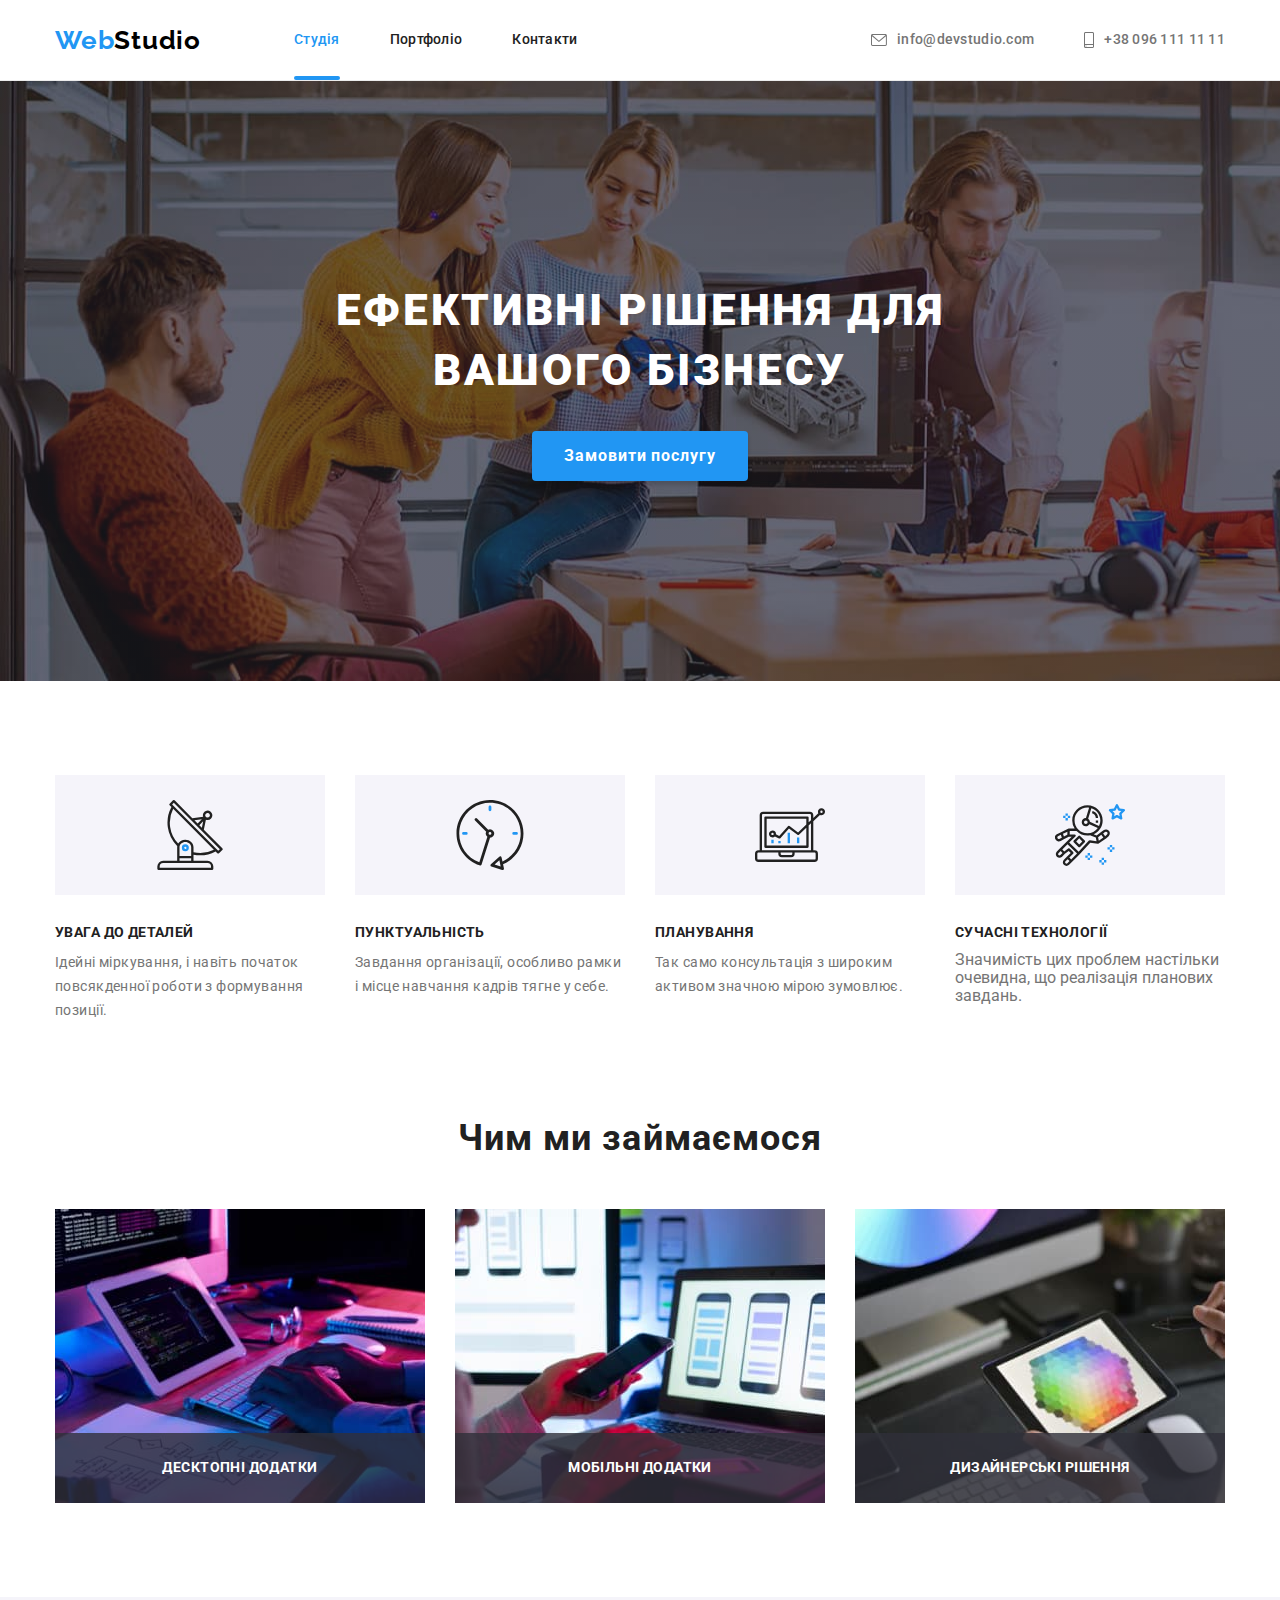
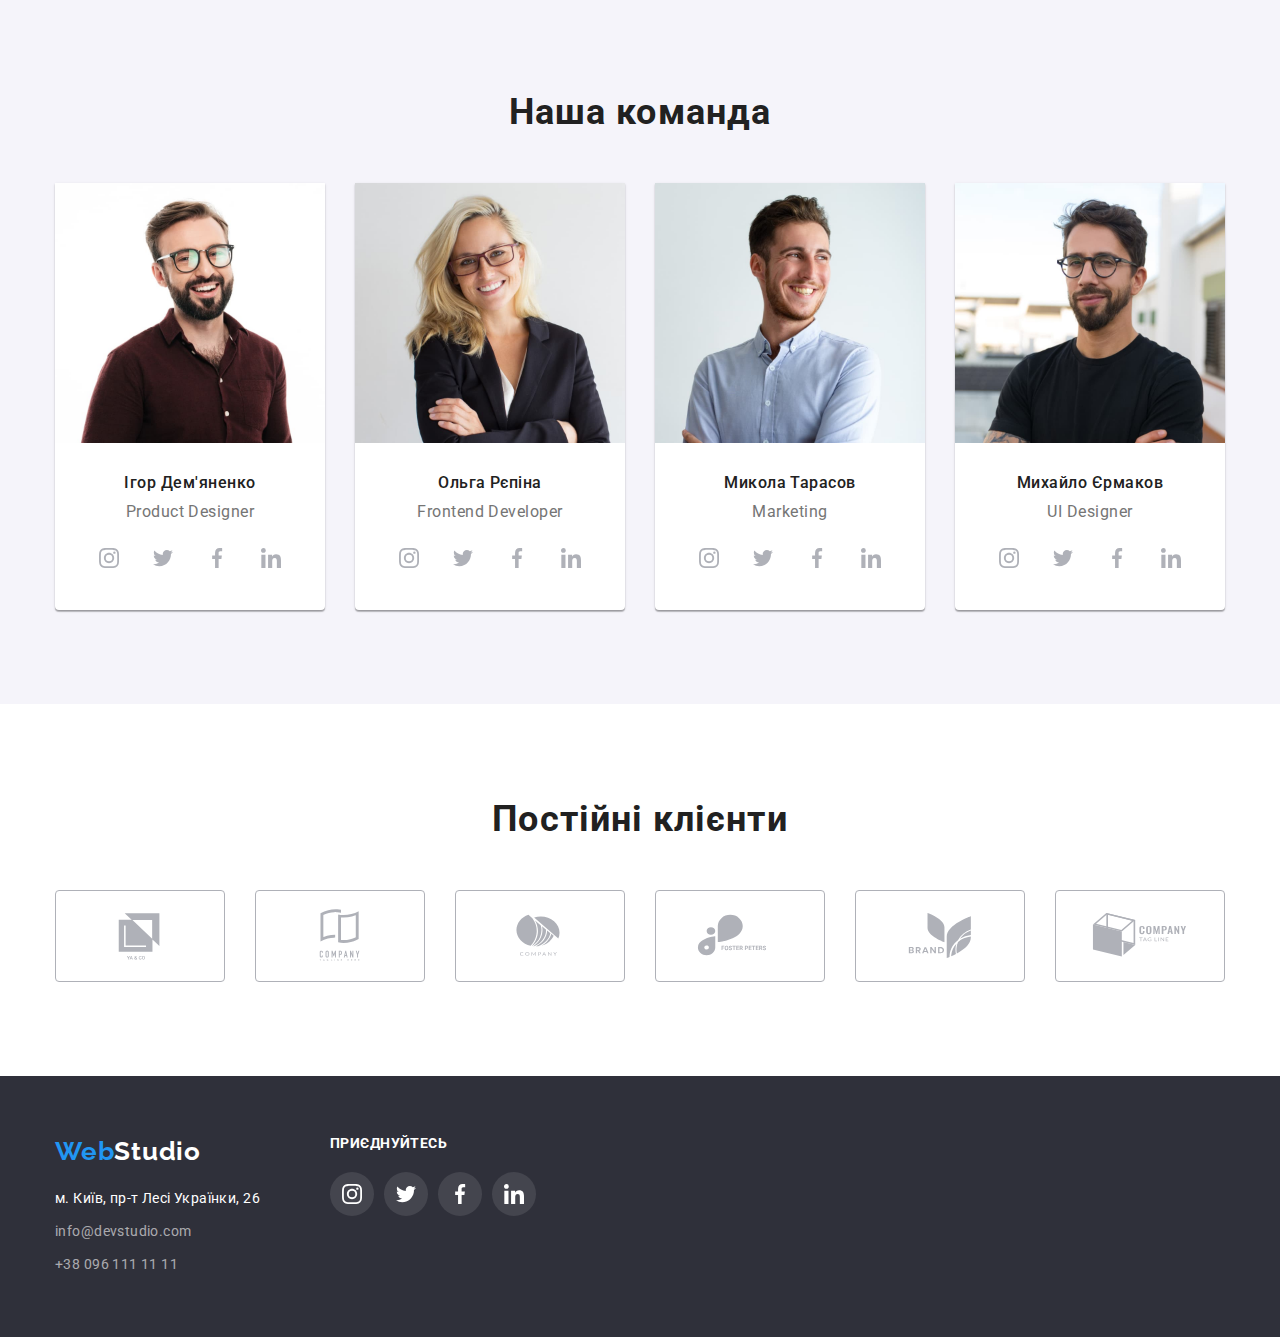
==== index.html @ 02f30a3e "beginning" ====
<!DOCTYPE html>
<html lang="uk">
  <head>
    <meta charset="UTF-8" />
    <meta http-equiv="X-UA-Compatible" content="IE=edge" />
    <meta name="viewport" content="width=device-width, initial-scale=1.0" />
    <title>Webstudio</title>
    <link rel="preconnect" href="https://fonts.googleapis.com" />
    <link rel="preconnect" href="https://fonts.gstatic.com" crossorigin />
    <link
      href="https://fonts.googleapis.com/css2?family=Raleway:wght@700&family=Roboto:wght@400;500;700;900&display=swap"
      rel="stylesheet"
    />
    <link
      rel="stylesheet"
      href="https://cdnjs.cloudflare.com/ajax/libs/modern-normalize/1.1.0/modern-normalize.min.css"
    />
    <link rel="stylesheet" href="./css/styles.css" />
  </head>
  <body>
    <!-- HEADER -->
    <header class="header">
      <div class="container head">
        <nav class="main-nav">
          <a href="./index.html" class="logo"
            ><span class="web">Web</span><span class="studio">Studio</span></a
          >
          <ul class="list">
            <li class="item">
              <a href="./index.html" class="link current">Студія</a>
            </li>
            <li class="item">
              <a href="./portfolio.html" class="link">Портфоліо</a>
            </li>
            <li class="item">
              <a href="" class="link">Контакти</a>
            </li>
          </ul>
        </nav>

        <ul class="contacts">
          <li class="item">
            <a href="mailto:info@devstudio.com" class="link">
              <svg width="16" height="12" class="contacts-icon">
                <use href="./images/icons.svg#icon-envelope"></use>
              </svg>
              info@devstudio.com</a
            >
          </li>
          <li class="item">
            <a href="tel:+380961111111" class="link">
              <svg width="10" height="16" class="contacts-icon">
                <use href="./images/icons.svg#icon-smartphone"></use>
              </svg>
              +38 096 111 11 11</a
            >
          </li>
        </ul>
      </div>
    </header>

    <main>
      <!-- HERO -->
      <section class="hero">
        <h1 class="title">Ефективні рішення для вашого бізнесу</h1>
        <button type="button" class="hero-button" data-modal-open>Замовити послугу</button>
      </section>

      <!-- VALUES -->
      <section class="section value">
        <div class="container">
          <h2 class="section-title visualy-hidden">Наші корпоративні цінності</h2>
          <ul class="value-list">
            <li class="item">
              <div class="value-icon-container">
                <svg width="70" height="70" class="value-icon">
                  <use href="./images/icons.svg#icon-antenna"></use>
                </svg>
              </div>

              <h3 class="title">УВАГА ДО ДЕТАЛЕЙ</h3>
              <p class="text">
                Ідейні міркування, і навіть початок повсякденної роботи з формування позиції.
              </p>
            </li>
            <li class="item">
              <div class="value-icon-container">
                <svg width="70" height="70" class="value-icon">
                  <use href="./images/icons.svg#icon-Vector"></use>
                </svg>
              </div>
              <h3 class="title">ПУНКТУАЛЬНІСТЬ</h3>
              <p class="text">
                Завдання організації, особливо рамки і місце навчання кадрів тягне у себе.
              </p>
            </li>
            <li class="item">
              <div class="value-icon-container">
                <svg width="70" height="70" class="value-icon">
                  <use href="./images/icons.svg#icon-diagram"></use>
                </svg>
              </div>
              <h3 class="title">ПЛАНУВАННЯ</h3>
              <p class="text">Так само консультація з широким активом значною мірою зумовлює.</p>
            </li>
            <li class="item">
              <div class="value-icon-container">
                <svg width="70" height="70" class="value-astronaut">
                  <use href="./images/icons.svg#icon-astronaut"></use>
                </svg>
              </div>
              <h3 class="title">СУЧАСНІ ТЕХНОЛОГІЇ</h3>
              <p>Значимість цих проблем настільки очевидна, що реалізація планових завдань.</p>
            </li>
          </ul>
        </div>
      </section>

      <!-- LABOUR -->
      <section class="section labour">
        <div class="container">
          <h2 class="section-title">Чим ми займаємося</h2>
          <ul class="labour-list">
            <li class="item">
              <div class="thumb">
                <img
                  src="./images/desktop.jpg"
                  width="370"
                  height="294"
                  alt="робочий стол з комп'ютером"
                  class="labour-image"
                />
                <p class="labour-text">Десктопні додатки</p>
              </div>
            </li>
            <li class="item">
              <div class="thumb">
                <img
                  src="./images/laptop.jpg"
                  width="370"
                  height="294"
                  alt="ноутбук"
                  class="labour-image"
                />
                <p class="labour-text">Мобільні додатки</p>
              </div>
            </li>
            <li class="item">
              <div class="thumb">
                <img
                  src="./images/tablet.jpg"
                  width="370"
                  height="294"
                  alt="планшет"
                  class="labour-image"
                />
                <p class="labour-text">Дизайнерські рішення</p>
              </div>
            </li>
          </ul>
        </div>
      </section>

      <!-- TEAM -->
      <section class="section team">
        <div class="container">
          <h2 class="section-title">Наша команда</h2>
          <ul class="team-list">
            <li class="item">
              <img
                src="./images/igor-demyanenko.jpg"
                alt="фото чоловіка"
                width="270"
                height="260"
                class="team-member"
              />
              <h3 class="title">Ігор Дем'яненко</h3>
              <p class="text">Product Designer</p>
              <ul class="team-network-list">
                <li class="team-network-item">
                  <a href="" class="team-network-link">
                    <svg width="20" height="20" class="image-svg network-icon">
                      <use href="./images/icons.svg#icon-instagram"></use>
                    </svg>
                  </a>
                </li>
                <li class="team-network-item">
                  <a href="" class="team-network-link">
                    <svg width="20" height="20" class="image-svg">
                      <use href="./images/icons.svg#icon-twitter"></use>
                    </svg>
                  </a>
                </li>
                <li class="team-network-item">
                  <a href="" class="team-network-link">
                    <svg width="20" height="20" class="image-svg">
                      <use href="./images/icons.svg#icon-facebook"></use>
                    </svg>
                  </a>
                </li>
                <li class="team-network-item">
                  <a href="" class="team-network-link">
                    <svg width="20" height="20" class="image-svg">
                      <use href="./images/icons.svg#icon-linkedin"></use>
                    </svg>
                  </a>
                </li>
              </ul>
            </li>
            <li class="item">
              <img
                src="./images/olga-repina.jpg"
                alt="фото жінки"
                width="270"
                height="260"
                class="team-member"
              />
              <h3 class="title">Ольга Рєпіна</h3>
              <p class="text">Frontend Developer</p>
              <ul class="team-network-list">
                <li class="team-network-item">
                  <a href="" class="team-network-link">
                    <svg width="20" height="20" class="image-svg network-icon">
                      <use href="./images/icons.svg#icon-instagram"></use>
                    </svg>
                  </a>
                </li>
                <li class="team-network-item">
                  <a href="" class="team-network-link">
                    <svg width="20" height="20" class="image-svg">
                      <use href="./images/icons.svg#icon-twitter"></use>
                    </svg>
                  </a>
                </li>
                <li class="team-network-item">
                  <a href="" class="team-network-link">
                    <svg width="20" height="20" class="image-svg">
                      <use href="./images/icons.svg#icon-facebook"></use>
                    </svg>
                  </a>
                </li>
                <li class="team-network-item">
                  <a href="" class="team-network-link">
                    <svg width="20" height="20" class="image-svg">
                      <use href="./images/icons.svg#icon-linkedin"></use>
                    </svg>
                  </a>
                </li>
              </ul>
            </li>
            <li class="item">
              <img
                src="./images/micola-tarasov.jpg"
                alt="фото чоловіка"
                width="270"
                height="260"
                class="team-member"
              />
              <h3 class="title">Микола Тарасов</h3>
              <p class="text">Marketing</p>
              <ul class="team-network-list">
                <li class="team-network-item">
                  <a href="" class="team-network-link">
                    <svg width="20" height="20" class="image-svg network-icon">
                      <use href="./images/icons.svg#icon-instagram"></use>
                    </svg>
                  </a>
                </li>
                <li class="team-network-item">
                  <a href="" class="team-network-link">
                    <svg width="20" height="20" class="image-svg">
                      <use href="./images/icons.svg#icon-twitter"></use>
                    </svg>
                  </a>
                </li>
                <li class="team-network-item">
                  <a href="" class="team-network-link">
                    <svg width="20" height="20" class="image-svg">
                      <use href="./images/icons.svg#icon-facebook"></use>
                    </svg>
                  </a>
                </li>
                <li class="team-network-item">
                  <a href="" class="team-network-link">
                    <svg width="20" height="20" class="image-svg">
                      <use href="./images/icons.svg#icon-linkedin"></use>
                    </svg>
                  </a>
                </li>
              </ul>
            </li>
            <li class="item">
              <img
                src="./images/mikhailo-ermakov.jpg"
                alt="фото чоловіка"
                width="270"
                height="260"
                class="team-member"
              />
              <h3 class="title">Михайло Єрмаков</h3>
              <p class="text">UI Designer</p>
              <ul class="team-network-list">
                <li class="team-network-item">
                  <a href="" class="team-network-link">
                    <svg width="20" height="20" class="image-svg network-icon">
                      <use href="./images/icons.svg#icon-instagram"></use>
                    </svg>
                  </a>
                </li>
                <li class="team-network-item">
                  <a href="" class="team-network-link">
                    <svg width="20" height="20" class="image-svg">
                      <use href="./images/icons.svg#icon-twitter"></use>
                    </svg>
                  </a>
                </li>
                <li class="team-network-item">
                  <a href="" class="team-network-link">
                    <svg width="20" height="20" class="image-svg">
                      <use href="./images/icons.svg#icon-facebook"></use>
                    </svg>
                  </a>
                </li>
                <li class="team-network-item">
                  <a href="" class="team-network-link">
                    <svg width="20" height="20" class="image-svg">
                      <use href="./images/icons.svg#icon-linkedin"></use>
                    </svg>
                  </a>
                </li>
              </ul>
            </li>
          </ul>
        </div>
      </section>

      <!-- ПОСТІЙНІ КЛІЄНТИ -->
      <section class="section">
        <div class="container">
          <h2 class="section-title">Постійні клієнти</h2>
          <ul class="clients-list">
            <li class="clients-item">
              <a href="" class="clients-link">
                <svg width="106" height="60" class="image-svg">
                  <use href="./images/icons.svg#icon-client-1"></use>
                </svg>
              </a>
            </li>
            <li class="clients-item">
              <a href="" class="clients-link">
                <svg width="106" height="60" class="image-svg">
                  <use href="./images/icons.svg#icon-client-2"></use>
                </svg>
              </a>
            </li>
            <li class="clients-item">
              <a href="" class="clients-link">
                <svg width="106" height="60" class="image-svg">
                  <use href="./images/icons.svg#icon-client-3"></use>
                </svg>
              </a>
            </li>
            <li class="clients-item">
              <a href="" class="clients-link">
                <svg width="106" height="60" class="image-svg">
                  <use href="./images/icons.svg#icon-client-4"></use>
                </svg>
              </a>
            </li>
            <li class="clients-item">
              <a href="" class="clients-link">
                <svg width="106" height="60" class="image-svg">
                  <use href="./images/icons.svg#icon-client-5"></use>
                </svg>
              </a>
            </li>
            <li class="clients-item">
              <a href="" class="clients-link">
                <svg width="106" height="60" class="image-svg">
                  <use href="./images/icons.svg#icon-client-6"></use>
                </svg>
              </a>
            </li>
          </ul>
        </div>
      </section>
      <!-- MODAL WINDOW -->

      <div class="backdrop is-hidden" data-modal>
        <div class="modal">
          <button class="close-button" data-modal-close>
            <svg class="close-button-icon" width="18" height="18">
              <use href="./images/icons.svg#icon-close"></use>
            </svg>
          </button>
        </div>
      </div>
    </main>

    <!-- FOOTER -->
    <footer class="foot">
      <div class="container foot-flex-container">
        <div class="foot-adress-links">
          <a href="./index.html" class="logo">Web<span class="studio">Studio</span></a>
          <address>
            <ul class="adress">
              <li class="street-adress item">
                <a
                  href="https://www.google.com.ua/maps/place/%D0%B1%D1%83%D0%BB.+%D0%9B%D0%B5%D1%81%D0%B8+%D0%A3%D0%BA%D1%80%D0%B0%D0%B8%D0%BD%D0%BA%D0%B8,+26,+%D0%9A%D0%B8%D0%B5%D0%B2,+02000/@50.4265841,30.5361971,17z"
                  class="link"
                  >м. Київ, пр-т Лесі Українки, 26</a
                >
              </li>
              <li class="mail-adress item">
                <a href="mailto:info@devstudio.com" class="link">info@devstudio.com</a>
              </li>
              <li class="phone-adress item">
                <a href="tel:+380961111111" class="link">+38 096 111 11 11</a>
              </li>
            </ul>
          </address>
        </div>
        <div class="foot-social-links">
          <p class="text">Приєднуйтесь</p>
          <ul class="foot-network-list">
            <li class="foot-network-item">
              <a href="" class="foot-network-link">
                <svg width="20" height="20" class="foot-network-icon">
                  <use href="./images/icons.svg#icon-instagram"></use>
                </svg>
              </a>
            </li>
            <li class="foot-network-item">
              <a href="" class="foot-network-link">
                <svg width="20" height="20" class="foot-network-icon">
                  <use href="./images/icons.svg#icon-twitter"></use>
                </svg>
              </a>
            </li>
            <li class="foot-network-item">
              <a href="" class="foot-network-link">
                <svg width="20" height="20" class="foot-network-icon">
                  <use href="./images/icons.svg#icon-facebook"></use>
                </svg>
              </a>
            </li>
            <li class="foot-network-item">
              <a href="" class="foot-network-link">
                <svg width="20" height="20" class="foot-network-icon">
                  <use href="./images/icons.svg#icon-linkedin"></use>
                </svg>
              </a>
            </li>
          </ul>
        </div>
      </div>
    </footer>
    <script src="./js/modal.js"></script>
  </body>
</html>
---- css/styles.css ----
:root {
  --main-text-color: #757575;
  --secondary-text-color: #212121;
  --accent-color: #2196f3;
  --main-background-color: #f5f5f5;
  --secondary-background-color: #f5f4fa;
  --white-color: #ffffff;
  --banner-background-color: #2f303a;
  --black-color: #000000;
  --background-icon-color: #afb1b8;
}

/* RESET */

ul {
  list-style: none;
  padding: 0;
  margin: 0;
}

a {
  text-decoration: none;
  color: inherit;
}

h1,
h2,
h3,
h4,
p {
  margin: 0;
}

img {
  display: block;
  max-width: 100%;
  height: auto;
}

/* UTILITES */

.image-svg {
  display: block;
}

.is-hidden {
  opacity: 0;
  pointer-events: none;
}

/*  COMMON STYLES */

body {
  max-width: 1600px;
  margin: 0 auto;

  color: var(--main-text-color);
  font-family: 'Roboto', sans-serif;
}

.section {
  padding-top: 94px;
  padding-bottom: 94px;
}

.container {
  width: 1200px;
  margin-left: auto;
  margin-right: auto;
  padding-left: 15px;
  padding-right: 15px;
}

.title {
  color: var(--secondary-text-color);
}

.visualy-hidden {
  position: absolute;
  width: 1px;
  height: 1px;
  margin: -1px;
  border: 0;
  padding: 0;
  clip: rect(0 0 0 0);
  overflow: hidden;
}

.section-title {
  margin-bottom: 50px;

  font-weight: 700;
  font-size: 36px;
  line-height: 1.17;
  text-align: center;
  letter-spacing: 0.03em;
  color: var(--secondary-text-color);
}

/* HEADER */

.header {
  border-bottom: 1px solid #ececec;
}

.head.container {
  display: flex;
  align-items: center;
}

/* LOGO */

.logo {
  margin-right: 93px;

  font-family: 'Raleway', sans-serif;
  font-weight: 700;
  font-size: 26px;
  line-height: 1.19;
  letter-spacing: 0.03em;
  color: var(--accent-color);
}

.logo .studio {
  color: var(--black-color);
}

/*  MAIN NAVIGATION */

.main-nav {
  display: flex;
  align-items: center;
}

.main-nav .list {
  display: flex;
}

.main-nav .item + .item {
  margin-left: 50px;
}

.main-nav .link {
  display: block;
  padding-top: 32px;
  padding-bottom: 32px;

  transition: color 250ms cubic-bezier(0.4, 0, 0.2, 1);

  font-weight: 500;
  font-size: 14px;
  line-height: 1.14;
  letter-spacing: 0.02em;

  color: var(--secondary-text-color);
}

.main-nav .link:hover,
.main-nav .link:focus,
.current.link {
  color: var(--accent-color);
}

.main-nav .item {
  position: relative;
}

.current.link::after {
  content: '';

  position: absolute;
  left: 0;
  bottom: 0;
  width: 100%;
  height: 4px;
  border-radius: 2px;

  background-color: currentColor;
}

/* CONTACTS */

.contacts {
  display: flex;
  margin-left: auto;
}

.contacts .item + .item {
  margin-left: 50px;
}

.contacts .link {
  display: inline-flex;
  align-items: center;
  padding-top: 32px;
  padding-bottom: 32px;

  transition: color 250ms cubic-bezier(0.4, 0, 0.2, 1), fill 250ms cubic-bezier(0.4, 0, 0.2, 1);

  font-weight: 500;
  font-size: 14px;
  line-height: 1.14;
  letter-spacing: 0.02em;
  fill: currentColor;
}

.contacts-icon {
  margin-right: 10px;
}

.contacts .link:hover,
.contacts .link:focus {
  color: var(--accent-color);
  fill: var(--accent-color);
}

/* HERO */

.hero {
  padding-top: 200px;
  padding-bottom: 200px;

  text-align: center;
  background-color: var(--banner-background-color);
  background-image: linear-gradient(rgba(47, 48, 58, 0.4), rgba(47, 48, 58, 0.4)),
    url(../images/banner.jpg);
}

.hero .title {
  width: 696px;
  margin-right: auto;
  margin-left: auto;
  margin-bottom: 30px;

  font-weight: 900;
  font-size: 44px;
  line-height: 1.36;
  letter-spacing: 0.06em;
  text-transform: uppercase;
  color: var(--white-color);
}

.hero-button {
  padding: 8px 30px;
  border-radius: 4px;

  font-family: inherit;
  font-weight: 700;
  font-size: 16px;
  line-height: 1.88;
  letter-spacing: 0.06em;
  cursor: pointer;

  color: var(--white-color);
  background-color: var(--accent-color);
  border-color: transparent;

  box-shadow: 0px 4px 4px rgba(0, 0, 0, 0.15);
}

/* VALUES */

.value-list {
  display: flex;
}

.value-list .item:not(:last-child) {
  margin-right: 30px;
}

.section.value {
  padding-bottom: 0;
}

.value-list .title {
  margin-bottom: 10px;

  font-weight: 700;
  font-size: 14px;
  line-height: 1.14;
  letter-spacing: 0.03em;
  text-transform: uppercase;
}

.value-list .text {
  font-weight: 400;
  font-size: 14px;
  line-height: 1.71;
  letter-spacing: 0.03em;
}

.value-icon-container {
  display: inline-flex;
  align-items: center;
  justify-content: center;
  width: 270px;
  height: 120px;
  margin-bottom: 30px;

  background-color: var(--secondary-background-color);
}

.value-icon {
  display: block;
}
/* LABOURS */

.labour-list {
  display: flex;
}

.labour-list .item.item:not(:last-child) {
  margin-right: 30px;
}

.labour-text {
  position: absolute;
  bottom: 0;
  width: 100%;
  height: 70px;
  display: flex;
  align-items: center;
  justify-content: center;

  font-weight: 700;
  font-size: 14px;
  line-height: 1.14;
  text-align: center;
  letter-spacing: 0.03em;
  text-transform: uppercase;

  color: var(--white-color);
  background-color: rgba(47, 48, 58, 0.8);
}

.labour .thumb {
  position: relative;
}

/* TEAM */

.team.section {
  background-color: var(--secondary-background-color);
}

.team-list {
  display: flex;
}

.team-list .item:not(:last-child) {
  margin-right: 30px;
}

.team-list .title {
  padding-top: 30px;
  margin-bottom: 10px;

  font-weight: 500;
  font-size: 16px;
  line-height: 1.19;
  text-align: center;
  letter-spacing: 0.03em;
}

.team-list .text {
  margin-bottom: 15px;

  font-weight: 400;
  font-size: 16px;
  line-height: 1.19;
  text-align: center;
  letter-spacing: 0.03em;
}

.team-list > .item {
  border-radius: 0px 0px 4px 4px;

  background-color: var(--white-color);
  box-shadow: 0px 1px 3px rgba(0, 0, 0, 0.12), 0px 1px 1px rgba(0, 0, 0, 0.14),
    0px 2px 1px rgba(0, 0, 0, 0.2);
}

.team-network-list {
  display: flex;
  justify-content: center;
  padding-bottom: 30px;
}

.team-network-item:not(:last-child) {
  margin-right: 10px;
}

.team-network-link {
  display: inline-flex;
  align-items: center;
  justify-content: center;
  width: 44px;
  height: 44px;
  border-radius: 50%;

  transition: fill 250ms cubic-bezier(0.4, 0, 0.2, 1),
    background-color 250ms cubic-bezier(0.4, 0, 0.2, 1);

  fill: var(--background-icon-color);
}

.team-network-link:hover,
.team-network-link:focus {
  fill: var(--white-color);
  background-color: var(--accent-color);
}

/* CLIENTS */

.clients-list {
  display: flex;
}

.clients-item:not(:last-child) {
  margin-right: 30px;
}

.clients-link {
  display: inline-flex;
  justify-content: center;
  align-items: center;
  width: 170px;
  height: 92px;
  border: 1px solid #afb1b8;
  border-radius: 4px;

  transition: fill 250ms cubic-bezier(0.4, 0, 0.2, 1),
    border-color 250ms cubic-bezier(0.4, 0, 0.2, 1);

  fill: var(--background-icon-color);
}

.clients-link:hover,
.clients-link:focus {
  fill: var(--accent-color);
  border-color: var(--accent-color);
}

/* MODAL WINDOW */

.backdrop {
  position: fixed;
  left: 0;
  top: 0;
  width: 100%;
  height: 100%;

  transition: opacity 250ms cubic-bezier(0.4, 0, 0.2, 1);

  background-color: rgba(0, 0, 0, 0.2);
}

.modal {
  position: absolute;
  left: 50%;
  top: 50%;
  transform: translate(-50%, -50%) scale(1);
  min-width: 528px;
  min-height: 581px;
  border-radius: 4px;

  transition: transform 500ms cubic-bezier(0.4, 0, 0.2, 1);

  box-shadow: 0 1px 2px rgba(0, 0, 0, 0.2), 0 1px 1px rgba(0, 0, 0, 0.14);
  background-color: var(--white-color);
}

.backdrop.is-hidden .modal {
  transform: scale(1.1) translate(-50%, -50%);
}

.close-button {
  position: absolute;
  top: 8px;
  right: 8px;
  width: 30px;
  height: 30px;
  display: inline-flex;
  align-items: center;
  justify-content: center;
  border: 1px solid rgba(0, 0, 0, 0.1);
  border-radius: 50%;
  background-color: inherit;
}

/*  FOOTER */

.foot {
  padding-top: 60px;
  padding-bottom: 60px;

  background-color: var(--banner-background-color);
}

.foot .studio {
  color: var(--white-color);
}

.foot .logo {
  display: block;
  margin-bottom: 20px;
  margin-right: 0;
}

.adress .item.item:not(:last-child) {
  margin-bottom: 9px;
}

.adress .link {
  transition: color 250ms cubic-bezier(0.4, 0, 0.2, 1);

  font-weight: 400;
  font-size: 14px;
  line-height: 1.71;
  letter-spacing: 0.03em;
  font-style: normal;
}

.street-adress .link {
  color: var(--white-color);
}

.mail-adress .link,
.phone-adress .link {
  color: rgba(255, 255, 255, 0.6);
}

.adress .link:hover,
.adress .link:focus {
  color: var(--accent-color);
}

.foot-flex-container {
  display: flex;
}

.foot-adress-links {
  margin-right: 70px;
}

.foot-network-list {
  display: flex;
}

.foot-network-link {
  display: inline-flex;
  width: 44px;
  height: 44px;
  justify-content: center;
  align-items: center;
  border-radius: 50%;

  transition: background-color 250ms cubic-bezier(0.4, 0, 0.2, 1);

  background-color: rgba(255, 255, 255, 0.1);
  fill: var(--white-color);
}

.foot-network-link:hover,
.foot-network-link:focus {
  background-color: var(--accent-color);
}

.foot-network-item:not(:last-child) {
  margin-right: 10px;
}

.foot-social-links > .text {
  margin-bottom: 20px;

  font-weight: 700;
  font-size: 14px;
  line-height: 1.14;
  letter-spacing: 0.03em;
  text-transform: uppercase;

  color: var(--white-color);
}

/* PORTFOLIO */

/*  BUTTON */

.button-list {
  display: flex;
  justify-content: center;
  margin-bottom: 50px;
}

.button {
  padding: 4px 20px;
  border-radius: 4px;
  border-color: transparent;

  transition: background-color 250ms cubic-bezier(0.4, 0, 0.2, 1),
    color 250ms cubic-bezier(0.4, 0, 0.2, 1), box-shadow 250ms cubic-bezier(0.4, 0, 0.2, 1);

  font-family: inherit;
  font-weight: 500;
  font-size: 16px;
  line-height: 1.62;
  letter-spacing: 0.03em;

  color: var(--secondary-text-color);
  background-color: var(--secondary-background-color);
  border-color: transparent;
  cursor: pointer;
}

.button-list .item:not(:last-child) {
  margin-right: 8px;
}

.button:hover,
.button:focus {
  color: var(--white-color);
  background-color: var(--accent-color);
  box-shadow: 0px 4px 4px rgba(0, 0, 0, 0.25);
}

/*  WORKS */

.work-list {
  display: flex;
  flex-wrap: wrap;
  gap: 30px;
}

.work-list > .item {
  /* flex-basis: calc((100%-2 * 30px) / 3); */
  width: 370px;
}

/* .work-list .item:nth-last-child(n + 4) {
  margin-bottom: 30px;
}

.work-list .item:not(:nth-child(3n)) {
  margin-right: 30px;
} */

.work-list .title {
  margin-bottom: 4px;

  font-weight: 700;
  font-size: 18px;
  line-height: 2;
  letter-spacing: 0.06em;
}

.work-list .text {
  font-weight: 400;
  font-size: 16px;
  line-height: 1.88;
  letter-spacing: 0.03em;
}

.work-item-description {
  padding: 20px 24px;
  border-left: 1px solid #eeeeee;
  border-right: 1px solid #eeeeee;
  border-bottom: 1px solid #eeeeee;
}

.work-list-link {
  position: relative;
  display: block;

  transition: box-shadow 250ms cubic-bezier(0.4, 0, 0.2, 1);
}

.work-list-link:hover,
.work-list-link:focus {
  box-shadow: 1px 4px 6px rgba(0, 0, 0, 0.16), 0px 4px 4px rgba(0, 0, 0, 0.06);
}

.work-list .thumb {
  position: relative;
  overflow: hidden;
}

.overlay-text {
  position: absolute;
  top: 0;
  left: 0;
  transform: translateY(100%);
  width: 100%;
  height: 100%;
  padding: 63px 24px;

  transition: transform 250ms cubic-bezier(0.4, 0, 0.2, 1);

  font-weight: 400;
  font-size: 18px;
  line-height: 1.56;
  letter-spacing: 0.03em;

  color: var(--white-color);
  background-color: rgba(33, 150, 243, 0.8);
}

.work-list-link:hover .overlay-text,
.work-list-link:focus .overlay-text {
  transform: translateY(0);
}
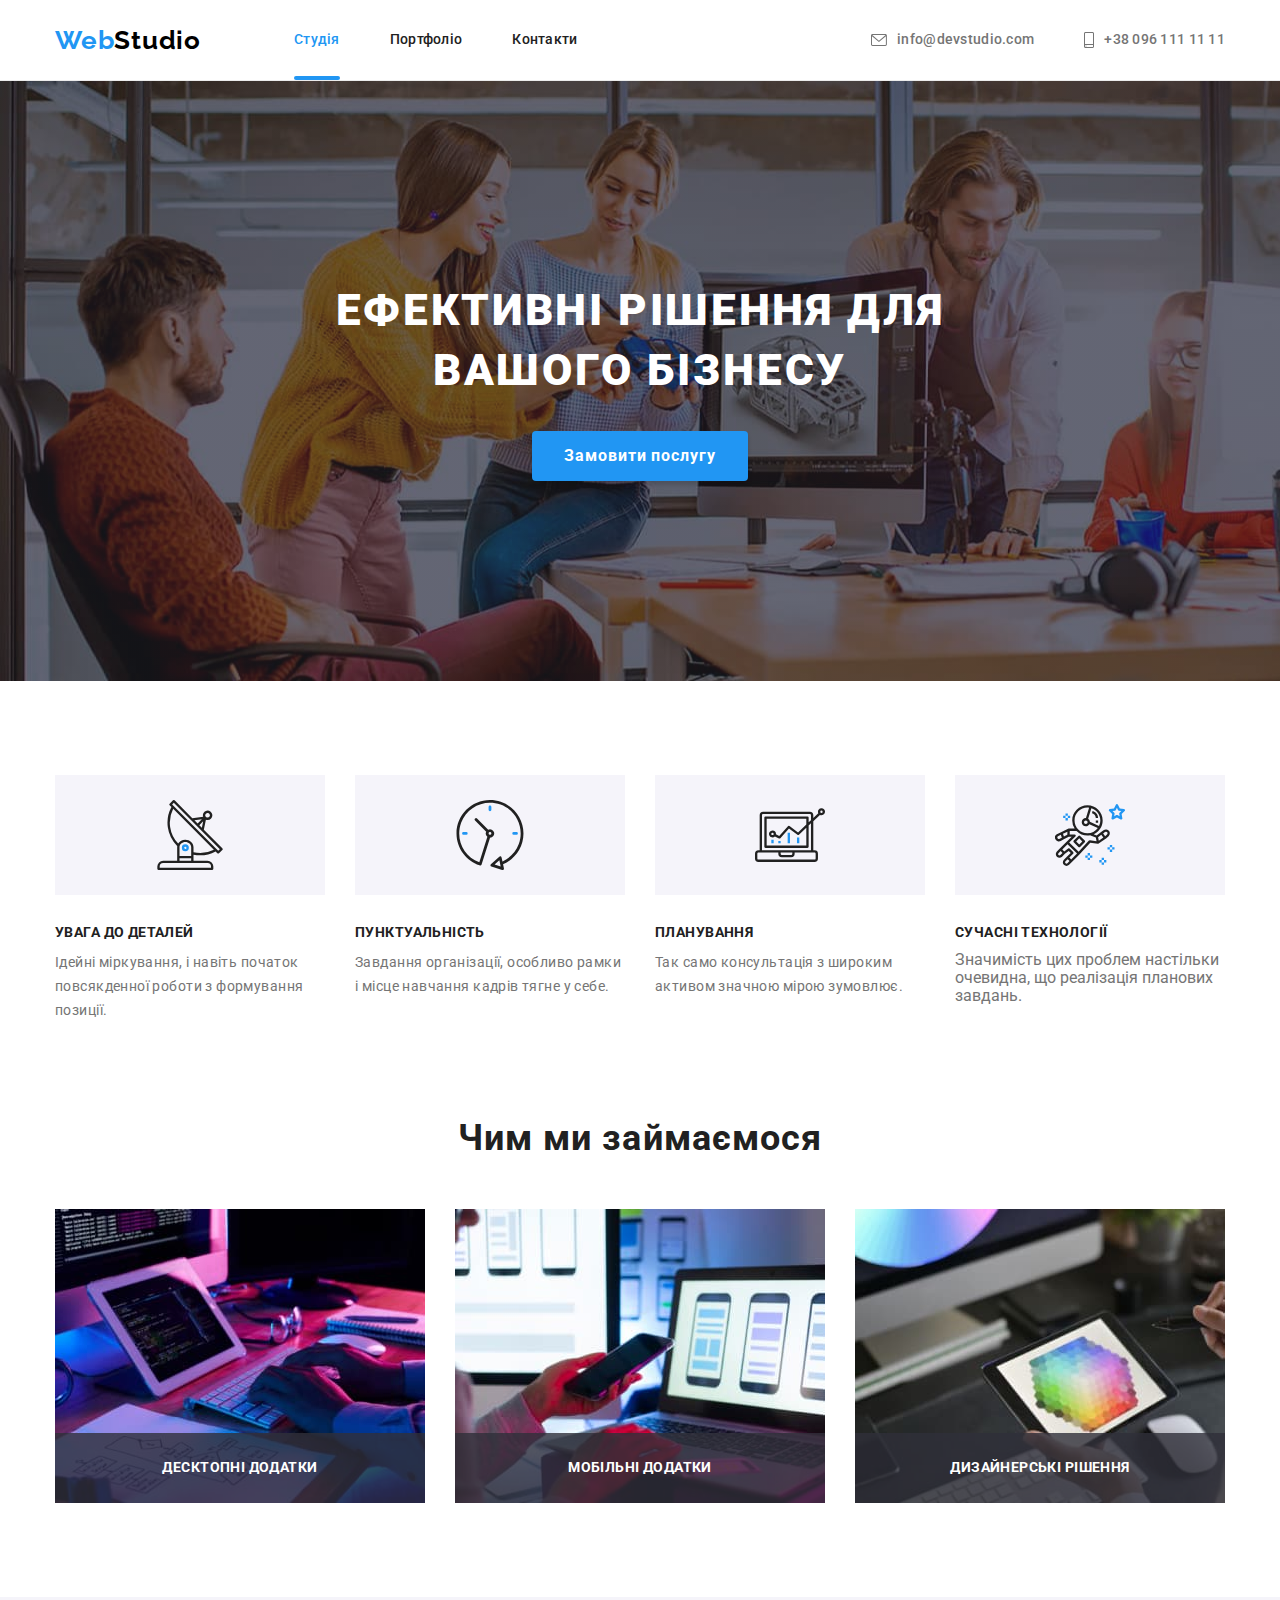
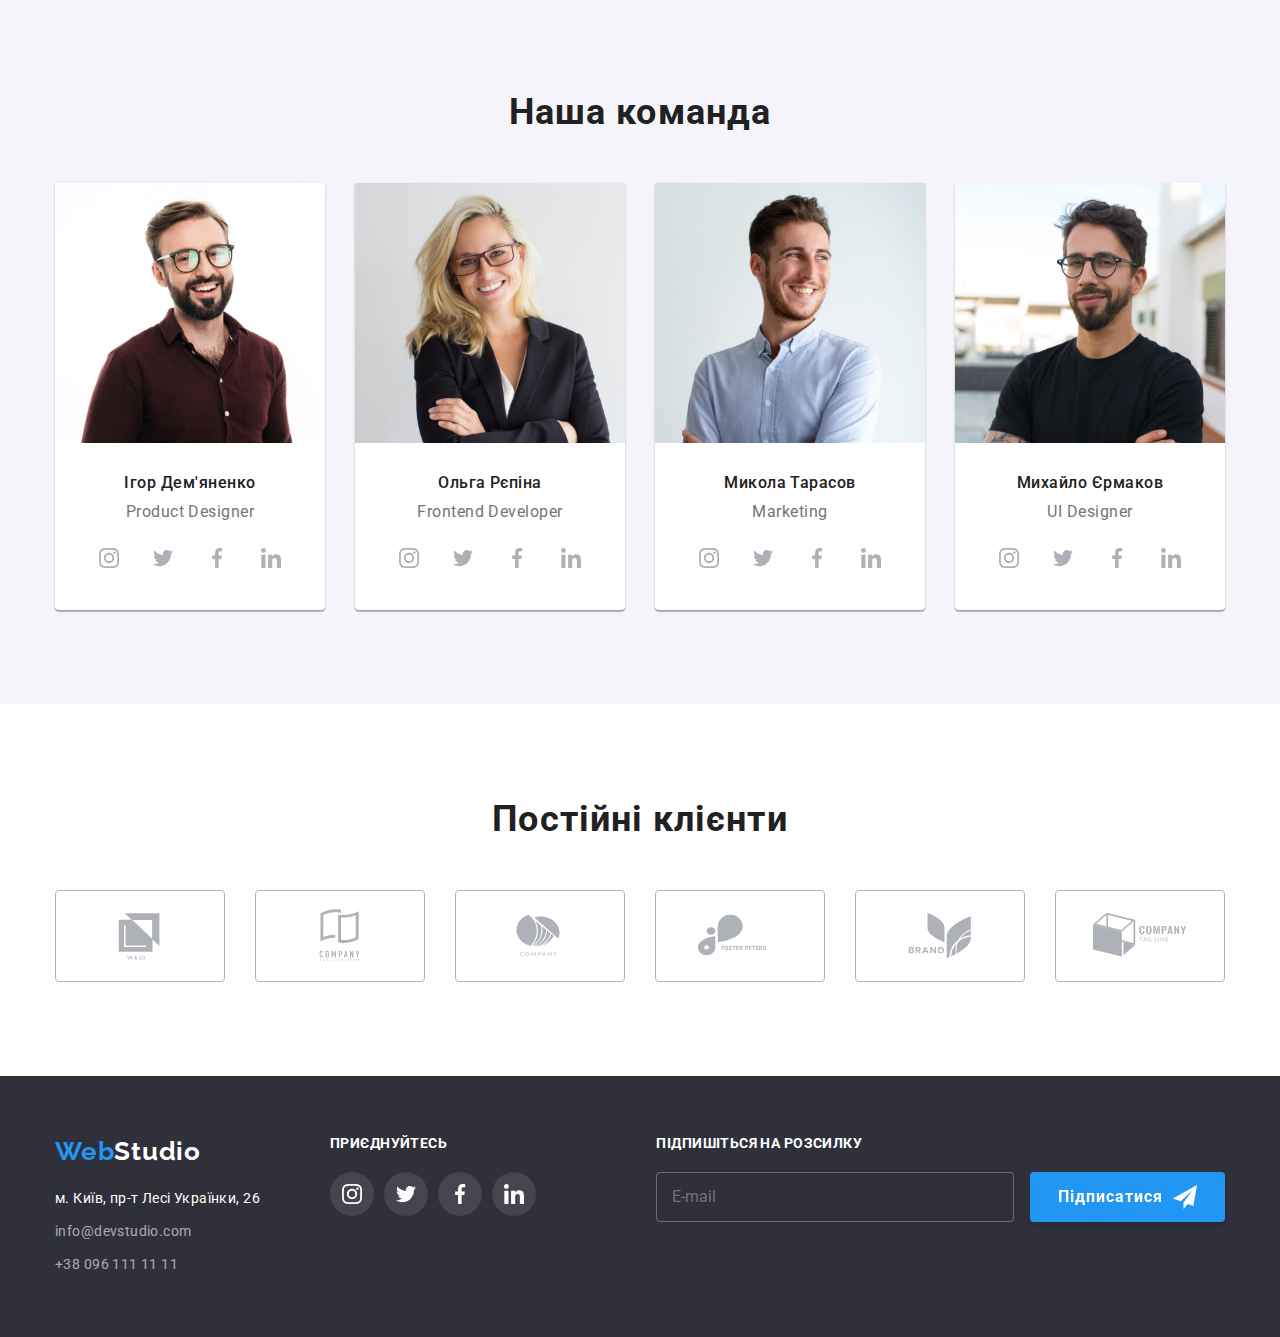
==== commit 24175d22: "ghghghg" ====
--- a/index.html
+++ b/index.html
@@ -388,6 +388,46 @@
 
       <div class="backdrop is-hidden" data-modal>
         <div class="modal">
+          <p class="modal-title">Залиште свої дані, ми вам передзвонимо</p>
+          <form class="contact-form">
+            <label for="name" class="contact-form-label">Ім'я</label>
+            <div class="thumb">
+              <input type="text" id="name" class="contact-form-input" />
+              <svg class="icon" width="18" height="18">
+                <use href="./images/icons.svg#icon-person-input"></use>
+              </svg>
+            </div>
+            <label for="tel" class="contact-form-label">Телефон</label>
+            <div class="thumb">
+              <input type="tel" id="tel" class="contact-form-input" />
+              <svg class="icon" width="18" height="18">
+                <use href="./images/icons.svg#icon-phone-input"></use>
+              </svg>
+            </div>
+            <label for="email" class="contact-form-label">Пошта</label>
+            <div class="thumb">
+              <input type="email" id="email" class="contact-form-input" />
+              <svg class="icon" width="18" height="18">
+                <use href="./images/icons.svg#icon-email-input"></use>
+              </svg>
+            </div>
+            <label for="comment" class="contact-form-label">Коментар</label>
+            <textarea
+              name="comment"
+              id="comment"
+              placeholder="Введіть текст"
+              class="contact-form-message"
+            ></textarea>
+
+            <label for="pact" class="checkbox-description">
+              <input type="checkbox" name="pact" id="pact" class="visualy-hidden checkbox" />
+              <span class="checkbox-icon"> </span>
+              <span>Погоджуюся з розсилкою та приймаю</span>
+              <a href="" target="blank" class="pact-link">Умови договору</a>
+            </label>
+            <button type="submit" class="button-submit">Відправити</button>
+          </form>
+
           <button class="close-button" data-modal-close>
             <svg class="close-button-icon" width="18" height="18">
               <use href="./images/icons.svg#icon-close"></use>
@@ -453,6 +493,19 @@
             </li>
           </ul>
         </div>
+        <div class="sign-container">
+          <p class="sign-title">Підпишіться на розсилку</p>
+          <form class="sign-form">
+            <label class="sign-label"><input type="text" class="sign-input" /></label>
+            <span class="sign-description">E-mail</span>
+            <button type="submit" class="btn with-icon">
+              <span>Підписатися</span>
+              <svg class="button-icon" width="24" height="24">
+                <use href="./images/icons.svg#icon-send"></use>
+              </svg>
+            </button>
+          </form>
+        </div>
       </div>
     </footer>
     <script src="./js/modal.js"></script>
--- a/css/styles.css
+++ b/css/styles.css
@@ -455,14 +455,19 @@
   background-color: rgba(0, 0, 0, 0.2);
 }
 
+.backdrop.is-hidden .modal {
+  transform: scale(1.1) translate(-50%, -50%);
+}
+
 .modal {
   position: absolute;
   left: 50%;
   top: 50%;
   transform: translate(-50%, -50%) scale(1);
-  min-width: 528px;
-  min-height: 581px;
+  width: 528px;
+  height: 581px;
   border-radius: 4px;
+  padding: 40px;
 
   transition: transform 500ms cubic-bezier(0.4, 0, 0.2, 1);
 
@@ -470,8 +475,174 @@
   background-color: var(--white-color);
 }
 
-.backdrop.is-hidden .modal {
-  transform: scale(1.1) translate(-50%, -50%);
+.modal-title {
+  margin-bottom: 12px;
+
+  font-weight: 700;
+  font-size: 20px;
+  line-height: 1.15;
+  text-align: center;
+  letter-spacing: 0.03em;
+
+  color: var(--secondary-text-color);
+}
+
+.contact-form {
+  display: flex;
+  flex-direction: column;
+}
+
+.contact-form-label {
+  margin-bottom: 4px;
+
+  font-weight: 400;
+  font-size: 12px;
+  line-height: 1.14;
+  letter-spacing: 0.01em;
+}
+
+.contact-form-input {
+  height: 40px;
+  width: 100%;
+  padding-left: 42px;
+  border: 1px solid rgba(33, 33, 33, 0.2);
+  border-radius: 4px;
+  cursor: pointer;
+}
+
+.contact-form-input:focus + .icon,
+.contact-form-input:focus-within,
+.contact-form-message:focus-within {
+  outline: none;
+  border-color: var(--accent-color);
+  fill: var(--accent-color);
+}
+
+.modal-holder textarea {
+  height: 120px;
+  padding: 12px 16px;
+  margin-bottom: 20px;
+}
+
+.contact-form-message {
+  margin-bottom: 20px;
+  resize: none;
+  height: 120px;
+  padding: 12px 16px;
+  cursor: pointer;
+}
+
+.contact-form-message::placeholder {
+  font-weight: 400;
+  font-size: 12px;
+  line-height: 1.14;
+  letter-spacing: 0.01em;
+
+  color: rgba(117, 117, 117, 0.5);
+}
+
+.contact-form > .thumb {
+  position: relative;
+  margin-bottom: 10px;
+}
+
+.contact-form .icon {
+  position: absolute;
+  top: 50%;
+  left: 12px;
+  transform: translateY(-50%);
+  pointer-events: none;
+}
+
+.checkbox-description {
+  position: relative;
+  display: flex;
+  align-items: center;
+  margin-bottom: 30px;
+  padding-left: 36px;
+
+  font-weight: 400;
+  font-size: 14px;
+  line-height: 1.71;
+  letter-spacing: 0.03em;
+}
+
+.pact-link {
+  text-decoration: underline;
+  color: var(--accent-color);
+}
+
+.checkbox-icon {
+  position: absolute;
+  top: 50%;
+  left: 12px;
+  transform: translateY(-50%);
+  display: inline-flex;
+  width: 16px;
+  height: 15px;
+  border: 2px solid var(--secondary-text-color);
+  border-radius: 2px;
+}
+
+.checkbox:checked + .checkbox-icon {
+  border: transparent;
+  background-origin: border-box;
+  background-color: var(--accent-color);
+  background-image: url(../images/checkbox-icon.svg);
+  background-size: contain;
+  background-position: center;
+}
+
+.button-submit {
+  display: inline-flex;
+  justify-content: center;
+  align-items: center;
+  padding: 10px 20px;
+  min-width: 200px;
+  border-radius: 4px;
+  align-self: center;
+  border: 0;
+
+  font-weight: 700;
+  font-size: 16px;
+  line-height: 1.88;
+  letter-spacing: 0.06em;
+
+  color: var(--white-color);
+  background-color: var(--accent-color);
+  box-shadow: 0px 4px 4px rgba(0, 0, 0, 0.15);
+  border-color: transparent;
+
+  cursor: pointer;
+}
+
+.btn {
+  display: inline-flex;
+  justify-content: center;
+  align-items: center;
+  padding-top: 10px;
+  padding-bottom: 10px;
+  border: 0;
+  border-radius: 4px;
+
+  font-family: inherit;
+  font-weight: 700;
+  font-size: 16px;
+  line-height: 1.88;
+  letter-spacing: 0.06em;
+  cursor: pointer;
+
+  color: var(--white-color);
+  background-color: var(--accent-color);
+  border-color: transparent;
+
+  box-shadow: 0px 4px 4px rgba(0, 0, 0, 0.15);
+  cursor: pointer;
+}
+
+.btn.with-icon {
+  padding-left: 28px;
+  padding-right: 28px;
 }
 
 .close-button {
@@ -486,6 +657,12 @@
   border: 1px solid rgba(0, 0, 0, 0.1);
   border-radius: 50%;
   background-color: inherit;
+  cursor: pointer;
+}
+
+.close-button:hover,
+.close-button:focus {
+  fill: var(--accent-color);
 }
 
 /*  FOOTER */
@@ -582,6 +759,63 @@
   color: var(--white-color);
 }
 
+.sign-form {
+  position: relative;
+}
+
+.sign-title {
+  margin-bottom: 20px;
+
+  font-weight: 700;
+  font-size: 14px;
+  line-height: 1.14;
+  letter-spacing: 0.03em;
+  text-transform: uppercase;
+
+  color: var(--white-color);
+}
+
+.sign-input {
+  width: 358px;
+  height: 50px;
+  border: 1px solid rgba(255, 255, 255, 0.3);
+  /* filter: drop-shadow(0px 4px 4px rgba(0, 0, 0, 0.15)); */
+  border-radius: 4px;
+
+  outline: transparent;
+  background-color: inherit;
+}
+
+.sign-label {
+  margin-right: 12px;
+
+  font-weight: 400;
+  font-size: 16px;
+  line-height: 1.25;
+  letter-spacing: 0.03em;
+
+  color: rgba(255, 255, 255, 0.6);
+}
+
+.sign-description {
+  position: absolute;
+  top: 50%;
+  left: 16px;
+  transform: translateY(-50%);
+}
+
+.sign-container {
+  margin-left: auto;
+}
+
+/* .button-submit.with-icon {
+  display: inline-flex;
+  align-items: center;
+} */
+
+.button-icon {
+  margin-left: 10px;
+}
 /* PORTFOLIO */
 
 /*  BUTTON */
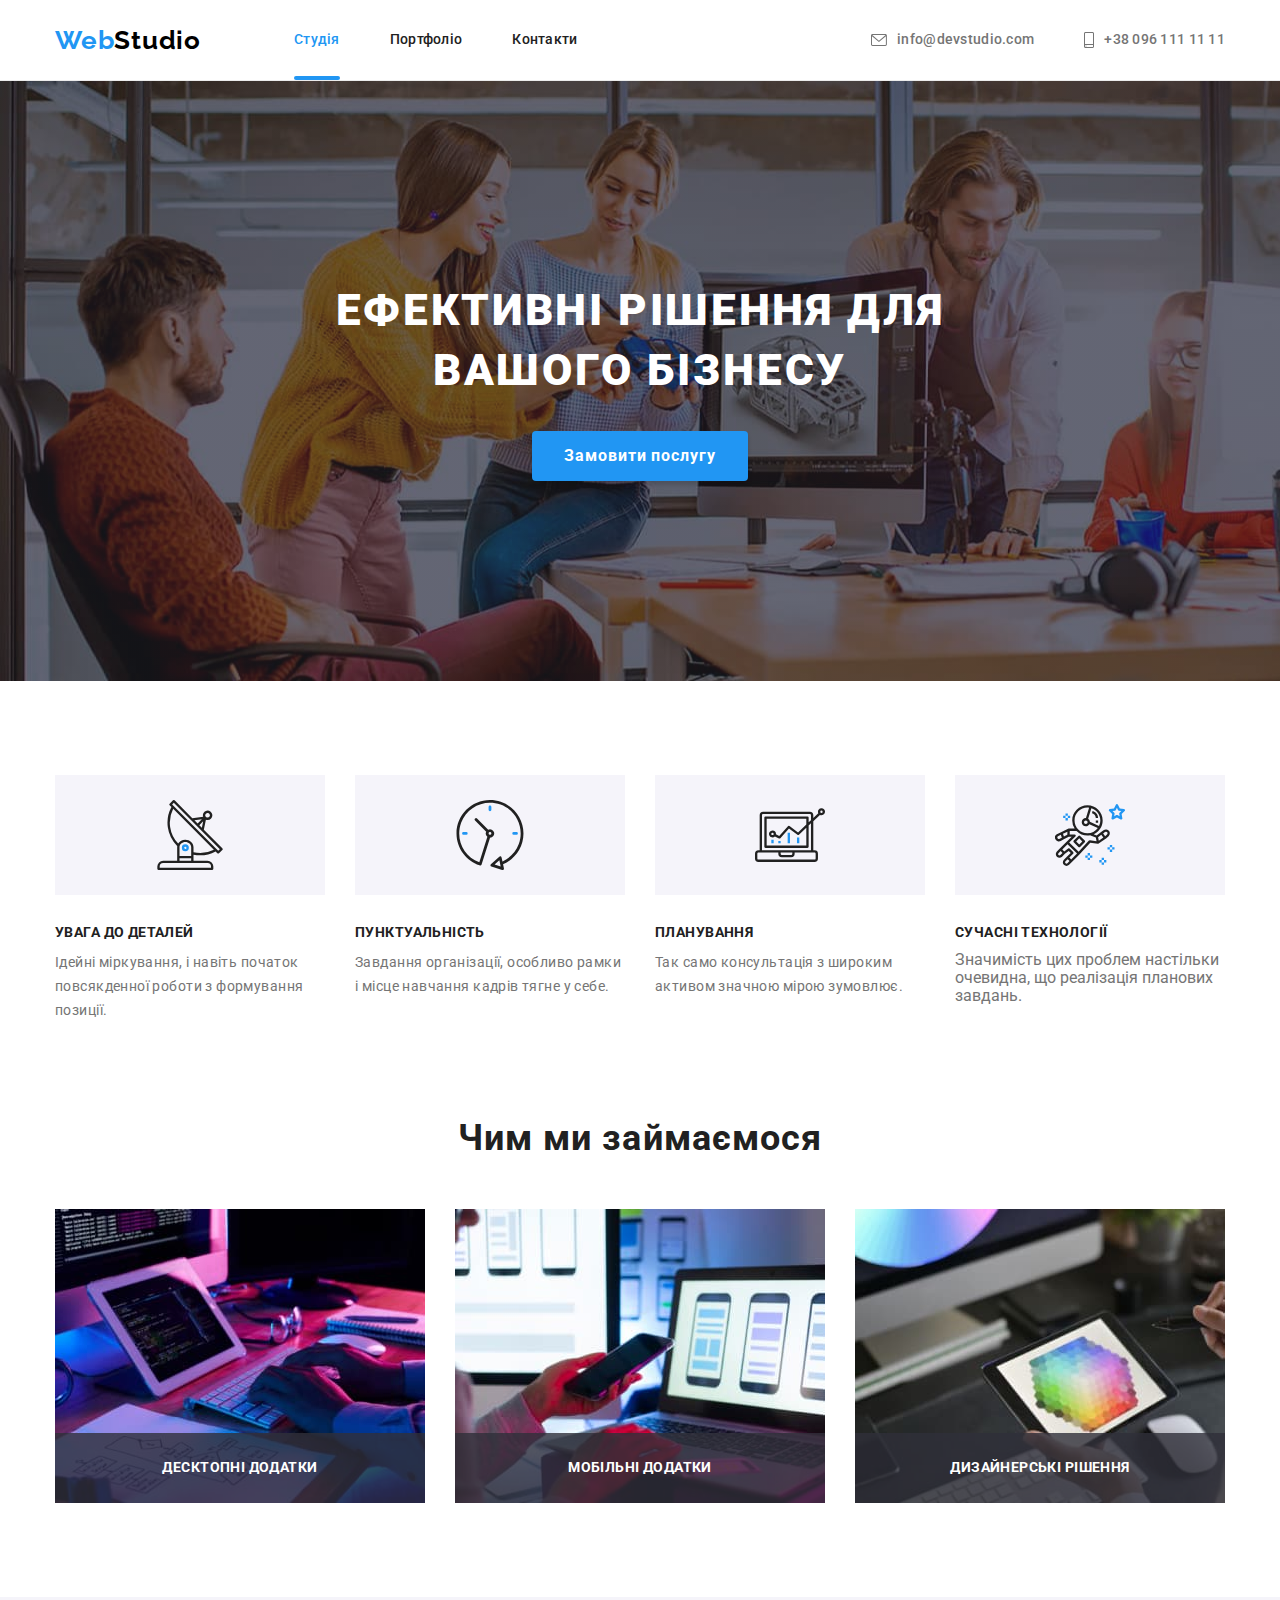
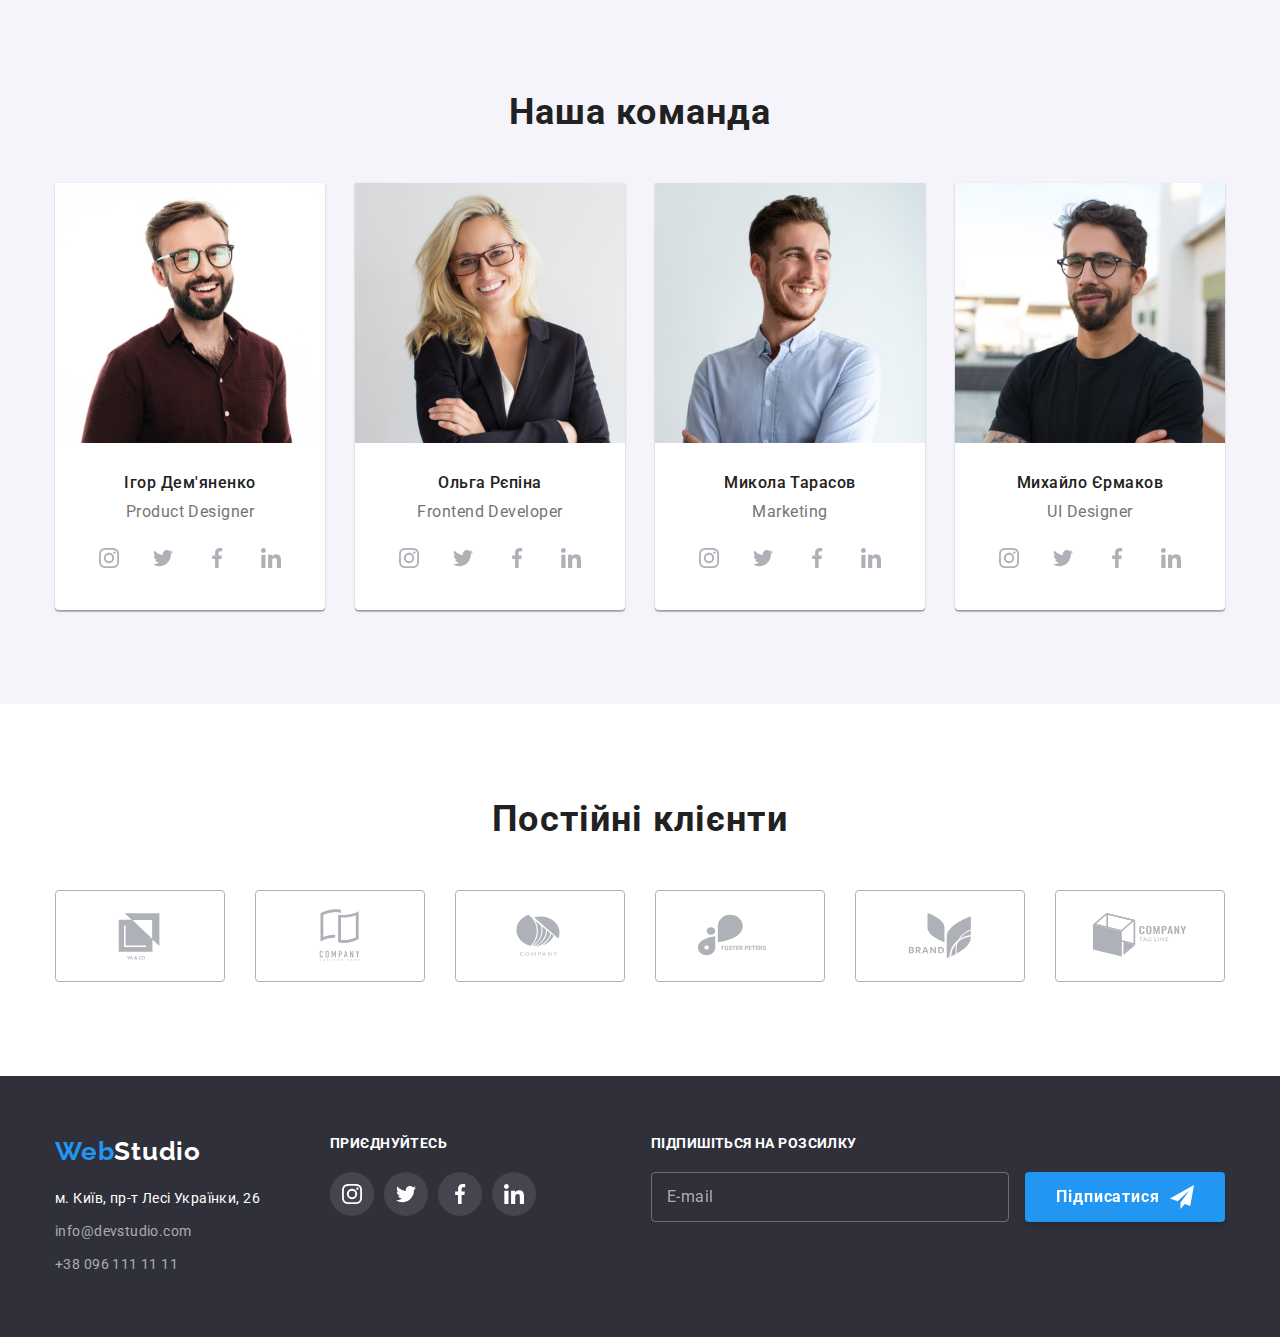
==== commit 4ab7fd80: "ready" ====
--- a/index.html
+++ b/index.html
@@ -63,7 +63,7 @@
       <!-- HERO -->
       <section class="hero">
         <h1 class="title">Ефективні рішення для вашого бізнесу</h1>
-        <button type="button" class="hero-button" data-modal-open>Замовити послугу</button>
+        <button type="button" class="btn hero-btn" data-modal-open>Замовити послугу</button>
       </section>
 
       <!-- VALUES -->
@@ -392,21 +392,21 @@
           <form class="contact-form">
             <label for="name" class="contact-form-label">Ім'я</label>
             <div class="thumb">
-              <input type="text" id="name" class="contact-form-input" />
+              <input type="text" id="name" required class="contact-form-input" />
               <svg class="icon" width="18" height="18">
                 <use href="./images/icons.svg#icon-person-input"></use>
               </svg>
             </div>
             <label for="tel" class="contact-form-label">Телефон</label>
             <div class="thumb">
-              <input type="tel" id="tel" class="contact-form-input" />
+              <input type="tel" id="tel" class="contact-form-input" required />
               <svg class="icon" width="18" height="18">
                 <use href="./images/icons.svg#icon-phone-input"></use>
               </svg>
             </div>
             <label for="email" class="contact-form-label">Пошта</label>
             <div class="thumb">
-              <input type="email" id="email" class="contact-form-input" />
+              <input type="email" id="email" class="contact-form-input" required />
               <svg class="icon" width="18" height="18">
                 <use href="./images/icons.svg#icon-email-input"></use>
               </svg>
@@ -420,12 +420,18 @@
             ></textarea>
 
             <label for="pact" class="checkbox-description">
-              <input type="checkbox" name="pact" id="pact" class="visualy-hidden checkbox" />
+              <input
+                type="checkbox"
+                name="pact"
+                id="pact"
+                class="visualy-hidden checkbox"
+                required
+              />
               <span class="checkbox-icon"> </span>
               <span>Погоджуюся з розсилкою та приймаю</span>
               <a href="" target="blank" class="pact-link">Умови договору</a>
             </label>
-            <button type="submit" class="button-submit">Відправити</button>
+            <button type="submit" class="btn btn-modal">Відправити</button>
           </form>
 
           <button class="close-button" data-modal-close>
@@ -496,8 +502,13 @@
         <div class="sign-container">
           <p class="sign-title">Підпишіться на розсилку</p>
           <form class="sign-form">
-            <label class="sign-label"><input type="text" class="sign-input" /></label>
-            <span class="sign-description">E-mail</span>
+            <label class="sign-label"
+              ><input type="text" class="sign-input" placeholder=" " /><span
+                class="sign-description"
+                >E-mail</span
+              ></label
+            >
+
             <button type="submit" class="btn with-icon">
               <span>Підписатися</span>
               <svg class="button-icon" width="24" height="24">
--- a/css/styles.css
+++ b/css/styles.css
@@ -97,6 +97,26 @@
   color: var(--secondary-text-color);
 }
 
+.btn {
+  padding-top: 10px;
+  padding-bottom: 10px;
+  border: 0;
+  border-radius: 4px;
+
+  font-family: inherit;
+  font-weight: 700;
+  font-size: 16px;
+  line-height: 1.88;
+  letter-spacing: 0.06em;
+  cursor: pointer;
+
+  color: var(--white-color);
+  background-color: var(--accent-color);
+  border-color: transparent;
+
+  box-shadow: 0px 4px 4px rgba(0, 0, 0, 0.15);
+}
+
 /* HEADER */
 
 .header {
@@ -240,22 +260,11 @@
   color: var(--white-color);
 }
 
-.hero-button {
-  padding: 8px 30px;
+.hero-btn {
+  padding-right: 32px;
+  padding-left: 32px;
   border-radius: 4px;
-
-  font-family: inherit;
-  font-weight: 700;
-  font-size: 16px;
-  line-height: 1.88;
-  letter-spacing: 0.06em;
-  cursor: pointer;
-
-  color: var(--white-color);
-  background-color: var(--accent-color);
-  border-color: transparent;
-
-  box-shadow: 0px 4px 4px rgba(0, 0, 0, 0.15);
+  min-width: 216px;
 }
 
 /* VALUES */
@@ -505,6 +514,9 @@
   height: 40px;
   width: 100%;
   padding-left: 42px;
+
+  transition: border-color 250ms cubic-bezier(0.4, 0, 0.2, 1);
+
   border: 1px solid rgba(33, 33, 33, 0.2);
   border-radius: 4px;
   cursor: pointer;
@@ -529,6 +541,9 @@
   resize: none;
   height: 120px;
   padding: 12px 16px;
+
+  transition: border-color 250ms cubic-bezier(0.4, 0, 0.2, 1);
+  border: 1px solid rgba(33, 33, 33, 0.2);
   cursor: pointer;
 }
 
@@ -552,6 +567,8 @@
   left: 12px;
   transform: translateY(-50%);
   pointer-events: none;
+
+  transition: fill 250ms cubic-bezier(0.4, 0, 0.2, 1);
 }
 
 .checkbox-description {
@@ -593,56 +610,12 @@
   background-position: center;
 }
 
-.button-submit {
-  display: inline-flex;
-  justify-content: center;
-  align-items: center;
-  padding: 10px 20px;
+.btn.btn-modal {
+  padding-right: 20px;
+  padding-left: 20px;
   min-width: 200px;
-  border-radius: 4px;
+
   align-self: center;
-  border: 0;
-
-  font-weight: 700;
-  font-size: 16px;
-  line-height: 1.88;
-  letter-spacing: 0.06em;
-
-  color: var(--white-color);
-  background-color: var(--accent-color);
-  box-shadow: 0px 4px 4px rgba(0, 0, 0, 0.15);
-  border-color: transparent;
-
-  cursor: pointer;
-}
-
-.btn {
-  display: inline-flex;
-  justify-content: center;
-  align-items: center;
-  padding-top: 10px;
-  padding-bottom: 10px;
-  border: 0;
-  border-radius: 4px;
-
-  font-family: inherit;
-  font-weight: 700;
-  font-size: 16px;
-  line-height: 1.88;
-  letter-spacing: 0.06em;
-  cursor: pointer;
-
-  color: var(--white-color);
-  background-color: var(--accent-color);
-  border-color: transparent;
-
-  box-shadow: 0px 4px 4px rgba(0, 0, 0, 0.15);
-  cursor: pointer;
-}
-
-.btn.with-icon {
-  padding-left: 28px;
-  padding-right: 28px;
 }
 
 .close-button {
@@ -654,6 +627,9 @@
   display: inline-flex;
   align-items: center;
   justify-content: center;
+
+  transition: fill 250ms cubic-bezier(0.4, 0, 0.2, 1);
+
   border: 1px solid rgba(0, 0, 0, 0.1);
   border-radius: 50%;
   background-color: inherit;
@@ -759,6 +735,8 @@
   color: var(--white-color);
 }
 
+/* FORM */
+
 .sign-form {
   position: relative;
 }
@@ -778,12 +756,27 @@
 .sign-input {
   width: 358px;
   height: 50px;
+  padding-left: 70px;
+  border-radius: 4px;
+
+  transition: border-color 250ms cubic-bezier(0.4, 0, 0.2, 1);
+
   border: 1px solid rgba(255, 255, 255, 0.3);
-  /* filter: drop-shadow(0px 4px 4px rgba(0, 0, 0, 0.15)); */
-  border-radius: 4px;
-
   outline: transparent;
   background-color: inherit;
+  cursor: pointer;
+}
+
+.sign-input:focus {
+  border-color: var(--accent-color);
+}
+
+.sign-input:focus + .sign-description {
+  color: var(--accent-color);
+}
+
+.sign-input:not(:placeholder-shown) {
+  color: var(--white-color);
 }
 
 .sign-label {
@@ -802,16 +795,23 @@
   top: 50%;
   left: 16px;
   transform: translateY(-50%);
+  pointer-events: none;
+
+  transition: color 250ms cubic-bezier(0.4, 0, 0.2, 1);
 }
 
 .sign-container {
   margin-left: auto;
 }
 
-/* .button-submit.with-icon {
+.btn.with-icon {
   display: inline-flex;
   align-items: center;
-} */
+  justify-content: center;
+  padding-left: 28px;
+  padding-right: 28px;
+  min-width: 200px;
+}
 
 .button-icon {
   margin-left: 10px;
